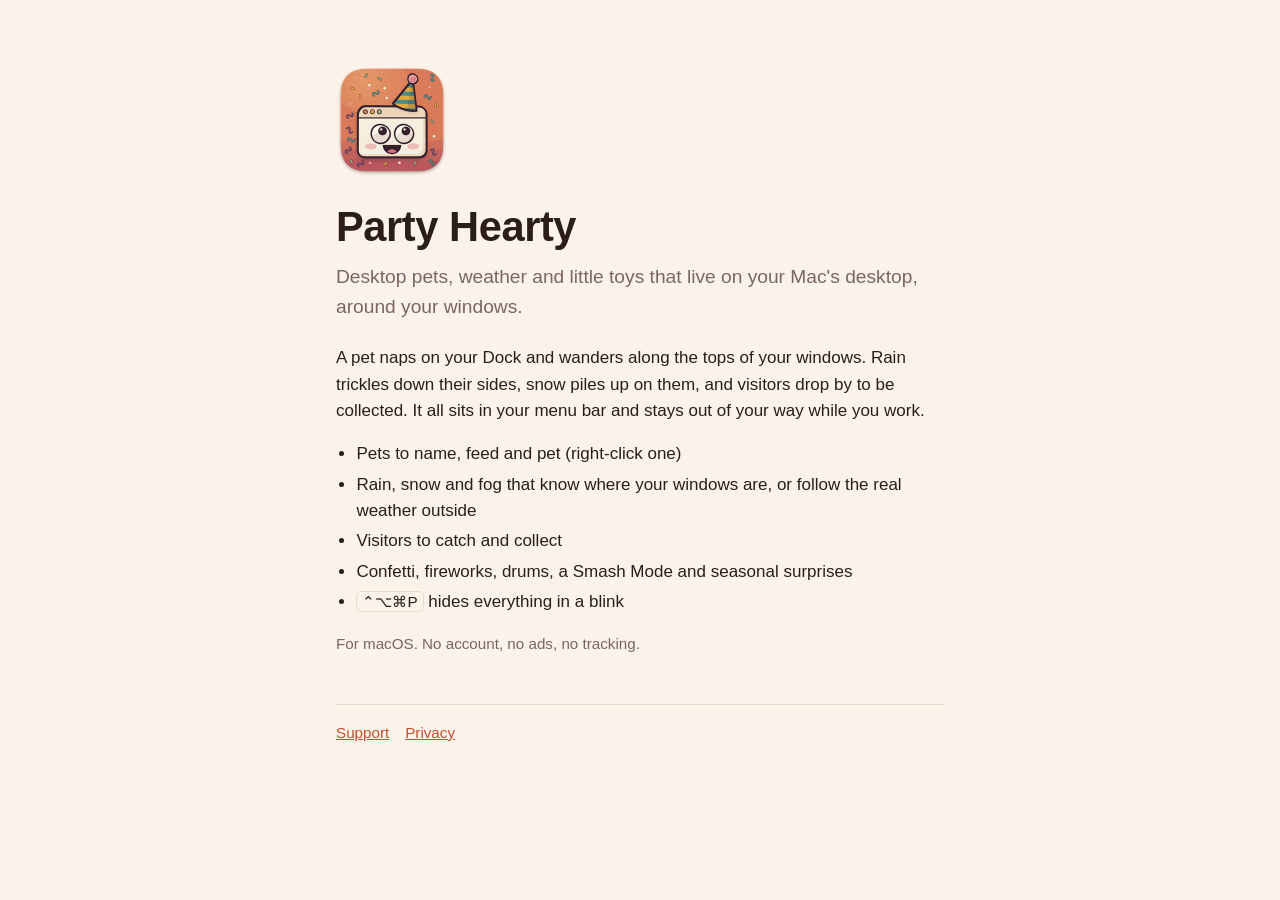
==== index.html @ 71856b22 "Party Hearty: landing, support and privacy pages" ====
<!doctype html>
<html lang="en">
<head>
<meta charset="utf-8">
<meta name="viewport" content="width=device-width, initial-scale=1">
<title>Party Hearty</title>
<meta name="description" content="Desktop pets, weather and little toys that live on your Mac's desktop.">
<link rel="icon" href="favicon.png">
<link rel="stylesheet" href="style.css">
</head>
<body>
<main>
  <img class="icon" src="icon.png" alt="Party Hearty icon: a smiling app window in a party hat">
  <h1>Party Hearty</h1>
  <p class="lede">Desktop pets, weather and little toys that live on your Mac's desktop, around your windows.</p>
  <p>A pet naps on your Dock and wanders along the tops of your windows. Rain trickles down their sides, snow piles up on them, and visitors drop by to be collected. It all sits in your menu bar and stays out of your way while you work.</p>
  <ul>
    <li>Pets to name, feed and pet (right-click one)</li>
    <li>Rain, snow and fog that know where your windows are, or follow the real weather outside</li>
    <li>Visitors to catch and collect</li>
    <li>Confetti, fireworks, drums, a Smash Mode and seasonal surprises</li>
    <li><kbd>⌃⌥⌘P</kbd> hides everything in a blink</li>
  </ul>
  <p class="muted">For macOS. No account, no ads, no tracking.</p>
  <nav><a href="support.html">Support</a><a href="privacy.html">Privacy</a></nav>
</main>
</body>
</html>
---- style.css ----
:root {
  --bg: #fbf3ea;
  --text: #2a1d1a;
  --muted: #7a6560;
  --line: #ecdccd;
  --accent: #c4502f;
}
@media (prefers-color-scheme: dark) {
  :root {
    --bg: #1d1614;
    --text: #f6ece4;
    --muted: #b09d95;
    --line: #3a2c27;
    --accent: #f08a62;
  }
}
* { box-sizing: border-box; }
body {
  margin: 0;
  background: var(--bg);
  color: var(--text);
  font: 17px/1.55 -apple-system, BlinkMacSystemFont, "SF Pro Text", "Helvetica Neue", Arial, sans-serif;
}
main { max-width: 640px; margin: 0 auto; padding: 56px 16px 64px; }
h1, h2 { font-family: ui-rounded, "SF Pro Rounded", -apple-system, sans-serif; font-weight: 700; }
h1 { font-size: 2.6rem; line-height: 1.1; margin: 0 0 12px; letter-spacing: -0.01em; }
h2 { font-size: 1.3rem; margin: 36px 0 8px; }
.lede { font-size: 1.2rem; color: var(--muted); margin: 0 0 24px; }
.muted { color: var(--muted); font-size: 0.95rem; }
.icon { width: 128px; height: 128px; display: block; margin: 0 0 20px -8px; }
a { color: var(--accent); }
ul { padding-left: 1.2em; }
li { margin: 4px 0; }
kbd { font: 0.9em -apple-system, sans-serif; border: 1px solid var(--line); border-radius: 5px; padding: 1px 5px; }
nav { display: flex; gap: 16px; margin-top: 48px; padding-top: 16px; border-top: 1px solid var(--line); font-size: 0.95rem; }
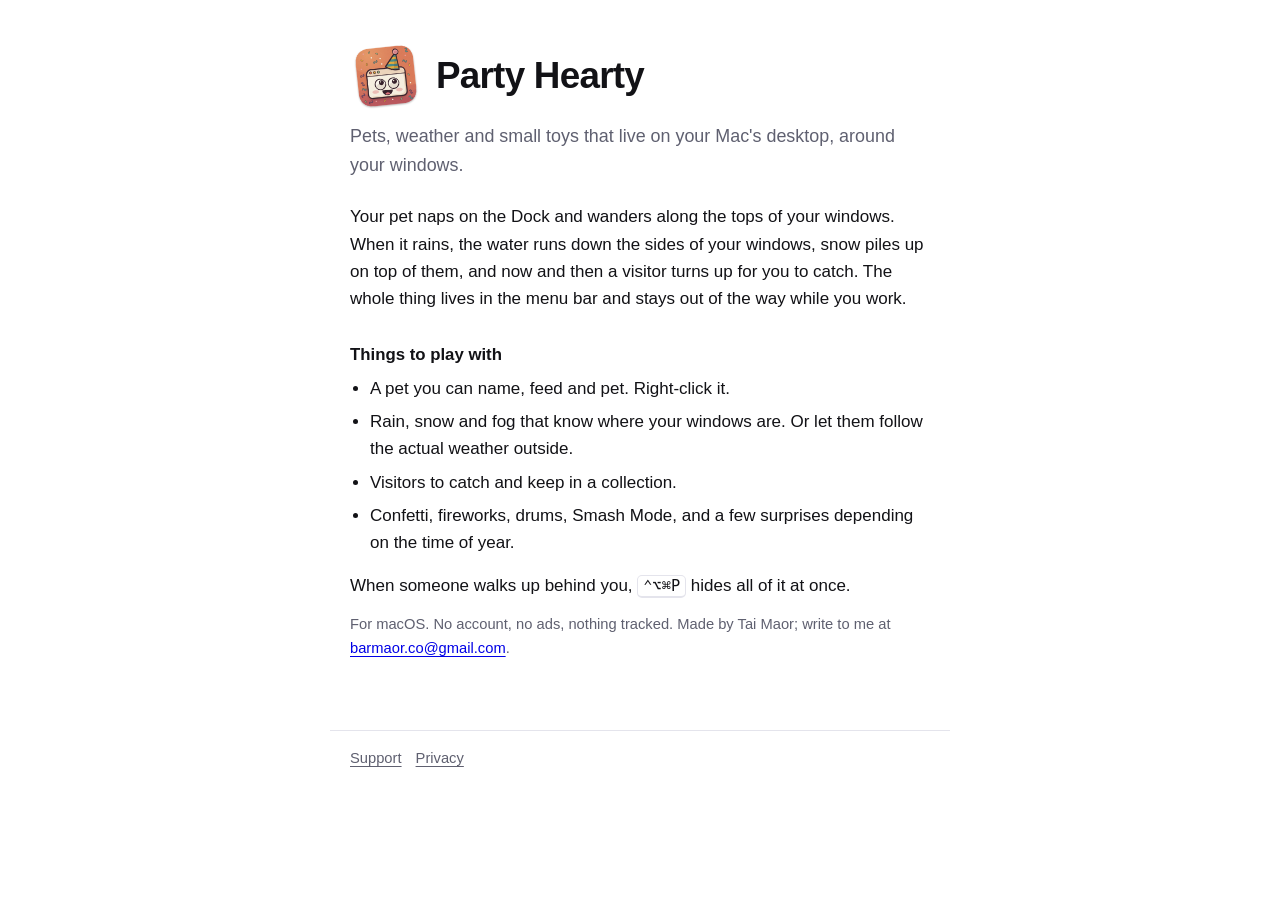
==== commit 7b477918: "Rewrite the pages and switch to blue" ====
--- a/index.html
+++ b/index.html
@@ -3,26 +3,32 @@
 <head>
 <meta charset="utf-8">
 <meta name="viewport" content="width=device-width, initial-scale=1">
-<title>Party Hearty</title>
-<meta name="description" content="Desktop pets, weather and little toys that live on your Mac's desktop.">
+<title>Party Hearty, desktop pets for the Mac</title>
+<meta name="description" content="Desktop pets, weather and little toys that live on your Mac's desktop, around your windows.">
 <link rel="icon" href="favicon.png">
 <link rel="stylesheet" href="style.css">
 </head>
 <body>
 <main>
-  <img class="icon" src="icon.png" alt="Party Hearty icon: a smiling app window in a party hat">
-  <h1>Party Hearty</h1>
-  <p class="lede">Desktop pets, weather and little toys that live on your Mac's desktop, around your windows.</p>
-  <p>A pet naps on your Dock and wanders along the tops of your windows. Rain trickles down their sides, snow piles up on them, and visitors drop by to be collected. It all sits in your menu bar and stays out of your way while you work.</p>
+  <div class="top">
+    <img src="icon.png" alt="Party Hearty icon: a smiling app window in a party hat">
+    <h1>Party Hearty</h1>
+  </div>
+  <p class="sub">Pets, weather and small toys that live on your Mac's desktop, around your windows.</p>
+
+  <p>Your pet naps on the Dock and wanders along the tops of your windows. When it rains, the water runs down the sides of your windows, snow piles up on top of them, and now and then a visitor turns up for you to catch. The whole thing lives in the menu bar and stays out of the way while you work.</p>
+
+  <h2>Things to play with</h2>
   <ul>
-    <li>Pets to name, feed and pet (right-click one)</li>
-    <li>Rain, snow and fog that know where your windows are, or follow the real weather outside</li>
-    <li>Visitors to catch and collect</li>
-    <li>Confetti, fireworks, drums, a Smash Mode and seasonal surprises</li>
-    <li><kbd>⌃⌥⌘P</kbd> hides everything in a blink</li>
+    <li>A pet you can name, feed and pet. Right-click it.</li>
+    <li>Rain, snow and fog that know where your windows are. Or let them follow the actual weather outside.</li>
+    <li>Visitors to catch and keep in a collection.</li>
+    <li>Confetti, fireworks, drums, Smash Mode, and a few surprises depending on the time of year.</li>
   </ul>
-  <p class="muted">For macOS. No account, no ads, no tracking.</p>
-  <nav><a href="support.html">Support</a><a href="privacy.html">Privacy</a></nav>
+  <p>When someone walks up behind you, <kbd>⌃⌥⌘P</kbd> hides all of it at once.</p>
+
+  <p class="note">For macOS. No account, no ads, nothing tracked. Made by Tai Maor; write to me at <a href="mailto:barmaor.co@gmail.com">barmaor.co@gmail.com</a>.</p>
 </main>
+<footer><a href="support.html">Support</a><a href="privacy.html">Privacy</a></footer>
 </body>
 </html>
--- a/style.css
+++ b/style.css
@@ -1,17 +1,18 @@
 :root {
-  --bg: #fbf3ea;
-  --text: #2a1d1a;
-  --muted: #7a6560;
-  --line: #ecdccd;
-  --accent: #c4502f;
+  --bg: #fff;
+  --text: #121216;
+  --muted: #5f6070;
+  --line: #e4e4ec;
+  --blue: #0000e6;
+  --link: #0000e6;
 }
 @media (prefers-color-scheme: dark) {
   :root {
-    --bg: #1d1614;
-    --text: #f6ece4;
-    --muted: #b09d95;
-    --line: #3a2c27;
-    --accent: #f08a62;
+    --bg: #0b0b0f;
+    --text: #ececf2;
+    --muted: #9b9caa;
+    --line: #262630;
+    --link: #7c86ff;
   }
 }
 * { box-sizing: border-box; }
@@ -19,17 +20,21 @@
   margin: 0;
   background: var(--bg);
   color: var(--text);
-  font: 17px/1.55 -apple-system, BlinkMacSystemFont, "SF Pro Text", "Helvetica Neue", Arial, sans-serif;
+  font: 17px/1.6 -apple-system, BlinkMacSystemFont, "Helvetica Neue", Arial, sans-serif;
 }
-main { max-width: 640px; margin: 0 auto; padding: 56px 16px 64px; }
-h1, h2 { font-family: ui-rounded, "SF Pro Rounded", -apple-system, sans-serif; font-weight: 700; }
-h1 { font-size: 2.6rem; line-height: 1.1; margin: 0 0 12px; letter-spacing: -0.01em; }
-h2 { font-size: 1.3rem; margin: 36px 0 8px; }
-.lede { font-size: 1.2rem; color: var(--muted); margin: 0 0 24px; }
-.muted { color: var(--muted); font-size: 0.95rem; }
-.icon { width: 128px; height: 128px; display: block; margin: 0 0 20px -8px; }
-a { color: var(--accent); }
-ul { padding-left: 1.2em; }
-li { margin: 4px 0; }
-kbd { font: 0.9em -apple-system, sans-serif; border: 1px solid var(--line); border-radius: 5px; padding: 1px 5px; }
-nav { display: flex; gap: 16px; margin-top: 48px; padding-top: 16px; border-top: 1px solid var(--line); font-size: 0.95rem; }
+main { max-width: 620px; margin: 0 auto; padding: 40px 20px 56px; }
+a { color: var(--link); text-underline-offset: 3px; }
+.top { display: flex; align-items: center; gap: 14px; margin-bottom: 4px; }
+.top img { width: 72px; height: 72px; transform: rotate(-6deg); }
+h1 { font-size: 2.3rem; line-height: 1.1; margin: 0; letter-spacing: -0.02em; }
+h2 { font-size: 1.05rem; margin: 30px 0 6px; }
+p { margin: 0 0 14px; }
+.sub { font-size: 1.12rem; color: var(--muted); margin: 10px 0 24px; }
+ul { padding-left: 20px; margin: 0 0 16px; }
+li { margin-bottom: 6px; }
+kbd { font: 0.9em ui-monospace, Menlo, monospace; border: 1px solid var(--line); border-bottom-width: 2px; border-radius: 5px; padding: 1px 5px; }
+.q { font-weight: 600; margin-bottom: 2px; }
+.note { color: var(--muted); font-size: 0.92rem; }
+footer { max-width: 620px; margin: 0 auto; padding: 16px 20px 40px; border-top: 1px solid var(--line); color: var(--muted); font-size: 0.92rem; }
+footer a { color: inherit; margin-right: 14px; }
+
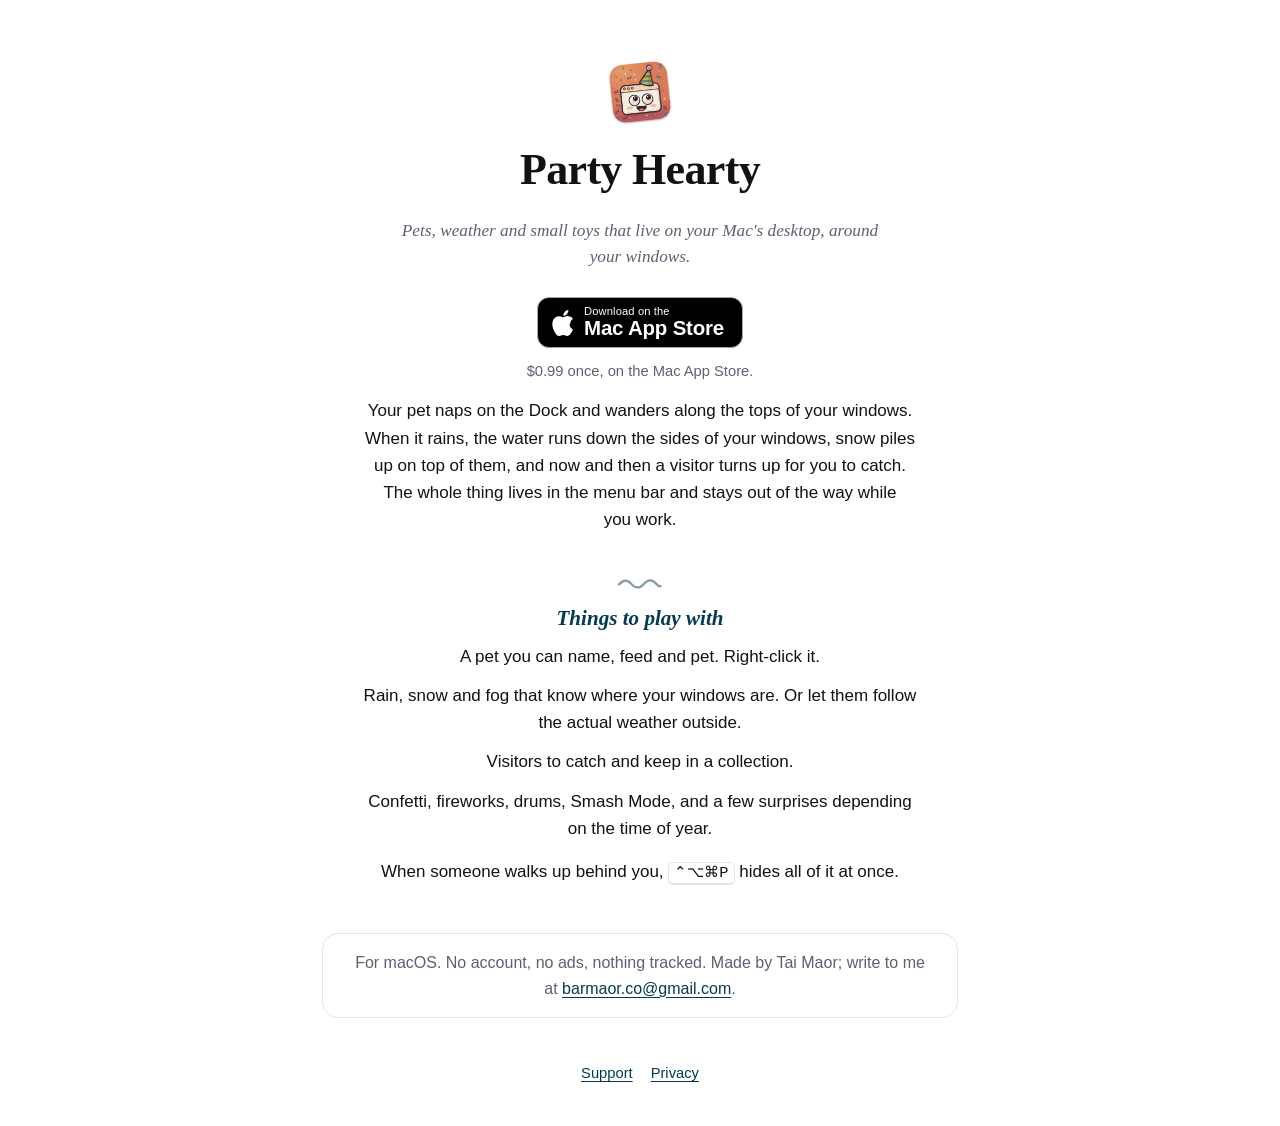
==== commit 013f9421: "Home and help pages: centered and easier to read, with App Store links" ====
--- a/index.html
+++ b/index.html
@@ -8,13 +8,15 @@
 <link rel="icon" href="favicon.png">
 <link rel="stylesheet" href="style.css">
 </head>
-<body>
+<body class="pp">
 <main>
   <div class="top">
     <img src="icon.png" alt="Party Hearty icon: a smiling app window in a party hat">
     <h1>Party Hearty</h1>
   </div>
   <p class="sub">Pets, weather and small toys that live on your Mac's desktop, around your windows.</p>
+  <p class="get"><a class="store" href="https://apps.apple.com/app/party-hearty-desktop-pets/id6829178554"><svg viewBox="0 0 17 20" aria-hidden="true"><path d="M14.1 10.6c0-2.6 2.1-3.8 2.2-3.9-1.2-1.8-3.1-2-3.7-2-1.6-.2-3.1.9-3.9.9-.8 0-2-.9-3.4-.9-1.7 0-3.3 1-4.2 2.6-1.8 3.1-.5 7.7 1.3 10.2.8 1.2 1.8 2.6 3.1 2.5 1.2 0 1.7-.8 3.2-.8s1.9.8 3.2.8c1.3 0 2.2-1.2 3-2.4.9-1.4 1.3-2.7 1.3-2.8 0 0-2.6-1-2.6-4.1zM11.6 3c.7-.8 1.1-1.9 1-3-1 0-2.1.7-2.8 1.5-.6.7-1.2 1.8-1 2.9 1.1.1 2.1-.6 2.8-1.4z"/></svg><span><small>Download on the</small><b>Mac App Store</b></span></a></p>
+  <p class="small">$0.99 once, on the Mac App Store.</p>
 
   <p>Your pet naps on the Dock and wanders along the tops of your windows. When it rains, the water runs down the sides of your windows, snow piles up on top of them, and now and then a visitor turns up for you to catch. The whole thing lives in the menu bar and stays out of the way while you work.</p>
 
--- a/style.css
+++ b/style.css
@@ -3,8 +3,8 @@
   --text: #121216;
   --muted: #5f6070;
   --line: #e4e4ec;
-  --blue: #0000e6;
-  --link: #0000e6;
+  --blue: #053a4f;
+  --link: #053a4f;
 }
 @media (prefers-color-scheme: dark) {
   :root {
@@ -12,7 +12,8 @@
     --text: #ececf2;
     --muted: #9b9caa;
     --line: #262630;
-    --link: #7c86ff;
+    --blue: #52cbe3;
+    --link: #52cbe3;
   }
 }
 * { box-sizing: border-box; }
@@ -37,4 +38,47 @@
 .note { color: var(--muted); font-size: 0.92rem; }
 footer { max-width: 620px; margin: 0 auto; padding: 16px 20px 40px; border-top: 1px solid var(--line); color: var(--muted); font-size: 0.92rem; }
 footer a { color: inherit; margin-right: 14px; }
+:root { --pp: var(--link); }
 
+/* Hand-made look: one calm centered column, shared by the home, help and privacy pages */
+body.pp { text-align: center; }
+.pp main { max-width: 680px; margin: 0 auto; padding: 56px 22px 36px; }
+.pp h1 { font: 700 clamp(2.15rem, 6.4vw, 2.75rem)/1.08 "New York", "Iowan Old Style", Georgia, serif; letter-spacing: -.015em; margin: 0 auto 12px; max-width: 16em; text-wrap: balance; }
+.pp h1 + .sub, .pp h1 + .small, .pp .top + .sub { font: italic 1.08rem/1.55 "New York", "Iowan Old Style", Georgia, serif; color: var(--muted); max-width: 31em; margin: 0 auto 26px; text-wrap: pretty; }
+.pp main > p, .pp main > ul, .pp main > ol, .pp main > .card { max-width: 33em; margin-left: auto; margin-right: auto; text-wrap: pretty; }
+.pp h2 { font: italic 600 1.32rem/1.3 "New York", "Iowan Old Style", Georgia, serif; color: var(--pp); letter-spacing: 0; margin: 0 auto 10px; max-width: 26em; text-wrap: balance; }
+.pp h2::before { content: ""; display: block; width: 46px; height: 12px; margin: 44px auto 16px; background: var(--pp); opacity: .5;
+                 -webkit-mask: url("data:image/svg+xml,%3Csvg xmlns='http://www.w3.org/2000/svg' viewBox='0 0 46 12'%3E%3Cpath d='M2 7.5c4.5-5 8.5-5 12.5-.4s8.3 4.4 12.4-.2 8.6-4.8 12.3-.1c1.6 2 3 2.6 4.3 2.4' fill='none' stroke='black' stroke-width='2.2' stroke-linecap='round'/%3E%3C/svg%3E") center / contain no-repeat; mask: url("data:image/svg+xml,%3Csvg xmlns='http://www.w3.org/2000/svg' viewBox='0 0 46 12'%3E%3Cpath d='M2 7.5c4.5-5 8.5-5 12.5-.4s8.3 4.4 12.4-.2 8.6-4.8 12.3-.1c1.6 2 3 2.6 4.3 2.4' fill='none' stroke='black' stroke-width='2.2' stroke-linecap='round'/%3E%3C/svg%3E") center / contain no-repeat; }
+.pp ul, .pp ol { list-style: none; padding: 0; }
+.pp li { margin: 0 0 12px; }
+.pp ol { counter-reset: step; }
+.pp ol li { counter-increment: step; }
+.pp ol li::before { content: counter(step); display: block; width: 26px; height: 26px; margin: 0 auto 4px; border: 1.5px solid var(--pp); border-radius: 50%;
+                    font: italic 600 .9rem/23px "New York", Georgia, serif; color: var(--pp); }
+.pp strong { font-weight: 650; }
+.pp a { color: var(--pp); }
+.pp .q { font-weight: 650; margin-top: 26px; margin-bottom: 4px; }
+.pp .small { font-size: .92rem; color: var(--muted); }
+.pp .card { text-align: center; }
+.pp main > p.note { display: block; width: fit-content; max-width: 100%; margin: 48px auto 0; padding: 16px 24px; border: 1px solid var(--line); border-radius: 16px; font-size: 1rem; color: var(--muted); }
+.pp header.site { justify-content: center; flex-wrap: wrap; }
+.pp header.site nav { margin-left: 18px; }
+.pp footer { text-align: center; border-top: 0; padding-top: 8px; }
+.pp footer a { margin: 0 9px; }
+.pp .hero-icon { display: block; width: 96px; height: 96px; margin: 0 auto 22px; border-radius: 22px; rotate: -4deg; box-shadow: 0 12px 30px rgba(0,0,0,.18); }
+.pp .tally { margin: 0 auto 22px; }
+.pp .top { flex-direction: column; justify-content: center; gap: 18px; margin-bottom: 12px; }
+.pp .get { display: flex; flex-wrap: wrap; justify-content: center; align-items: center; gap: 12px 18px; margin: 4px auto 12px; }
+.pp .store { display: inline-flex; align-items: center; gap: 10px; background: #000; color: #fff; border: 1px solid #a6a6a6; border-radius: 12px;
+             padding: 7px 18px 7px 14px; text-decoration: none; line-height: 1.1; text-align: left; transition: transform .15s; }
+.pp .store:hover { transform: translateY(-1px); }
+.pp .store svg { width: 22px; height: 26px; fill: #fff; flex: none; }
+.pp .store small { display: block; font-size: .7rem; letter-spacing: .01em; }
+.pp .store b { display: block; font-size: 1.28rem; font-weight: 600; letter-spacing: -.01em; }
+.pp .get .soon { background: none; color: var(--muted); border: 1.5px dashed var(--line); font-weight: 500; font-style: italic; padding: 10px 18px; border-radius: 12px; }
+.pp .shots { justify-content: center; margin: 34px auto 8px; }
+.pp .shots figcaption { font-style: italic; }
+@media (max-width: 520px) {
+  .pp main { padding: 40px 18px 28px; }
+  .pp h2::before { margin-top: 36px; }
+}
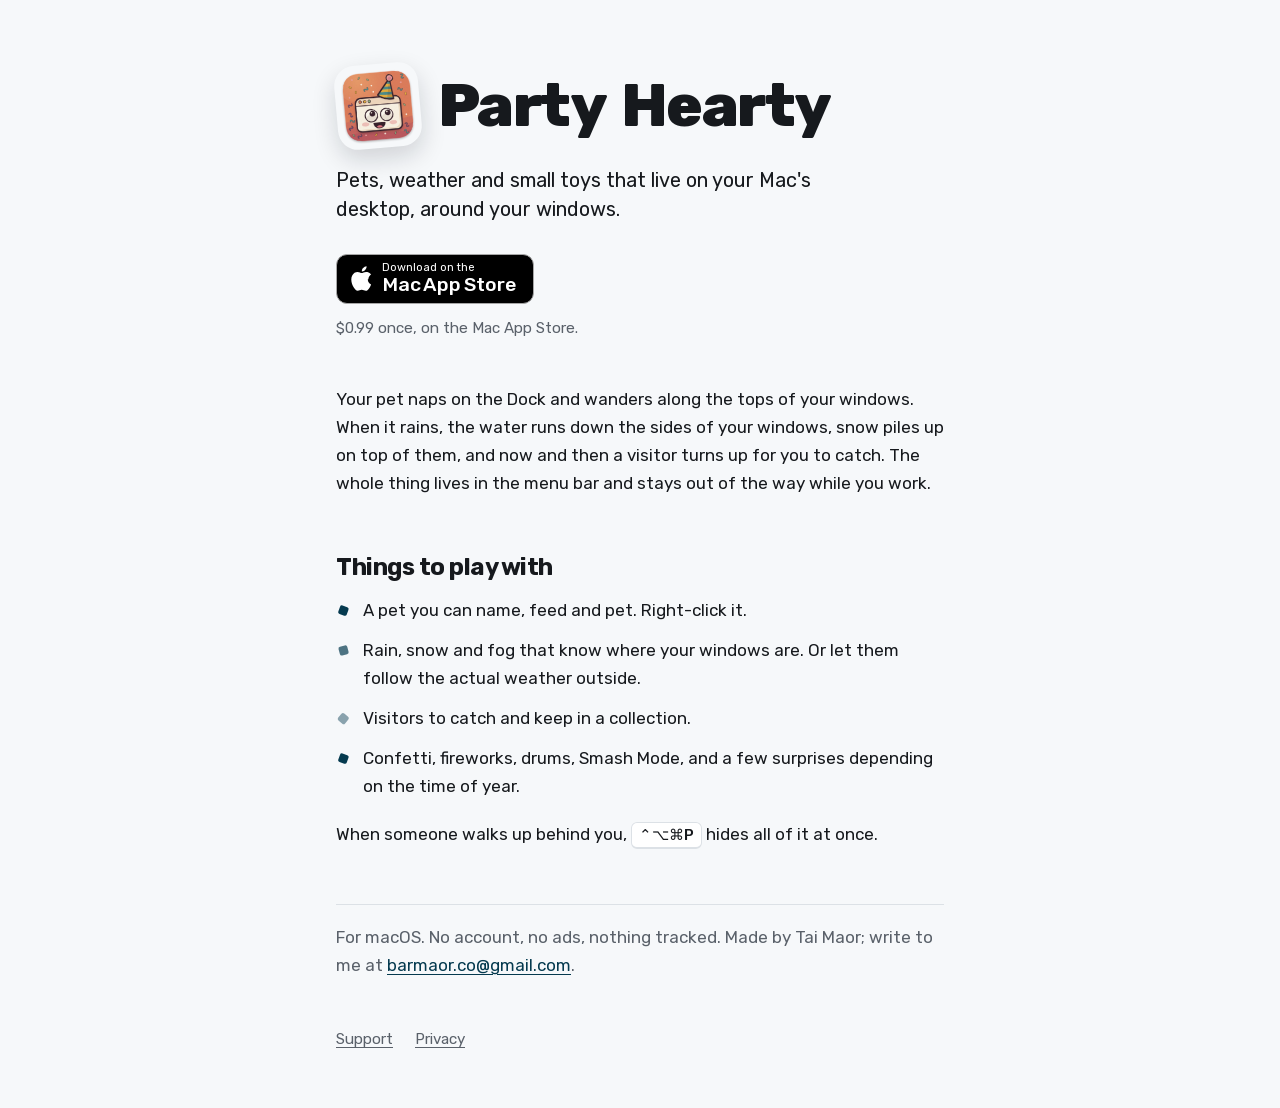
==== commit 8a6f5c2c: "New type and layout, self-hosted fonts" ====
--- a/index.html
+++ b/index.html
@@ -6,9 +6,11 @@
 <title>Party Hearty, desktop pets for the Mac</title>
 <meta name="description" content="Desktop pets, weather and little toys that live on your Mac's desktop, around your windows.">
 <link rel="icon" href="favicon.png">
+<link rel="preload" href="fonts/rubik-normal-latin.woff2" as="font" type="font/woff2" crossorigin>
+<link rel="stylesheet" href="fonts.css">
 <link rel="stylesheet" href="style.css">
 </head>
-<body class="pp">
+<body>
 <main>
   <div class="top">
     <img src="icon.png" alt="Party Hearty icon: a smiling app window in a party hat">
--- a/fonts.css
+++ b/fonts.css
@@ -0,0 +1,17 @@
+/* Self-hosted fonts (SIL Open Font License) */
+@font-face {
+  font-family: 'Rubik';
+  font-style: normal;
+  font-weight: 300 900;
+  font-display: swap;
+  src: url(fonts/rubik-normal-latin-ext.woff2) format('woff2');
+  unicode-range: U+0100-02BA, U+02BD-02C5, U+02C7-02CC, U+02CE-02D7, U+02DD-02FF, U+0304, U+0308, U+0329, U+1D00-1DBF, U+1E00-1E9F, U+1EF2-1EFF, U+2020, U+20A0-20AB, U+20AD-20C4, U+2113, U+2C60-2C7F, U+A720-A7FF;
+}
+@font-face {
+  font-family: 'Rubik';
+  font-style: normal;
+  font-weight: 300 900;
+  font-display: swap;
+  src: url(fonts/rubik-normal-latin.woff2) format('woff2');
+  unicode-range: U+0000-00FF, U+0131, U+0152-0153, U+02BB-02BC, U+02C6, U+02DA, U+02DC, U+0304, U+0308, U+0329, U+2000-206F, U+20AC, U+2122, U+2191, U+2193, U+2212, U+2215, U+FEFF, U+FFFD;
+}
--- a/style.css
+++ b/style.css
@@ -1,84 +1,79 @@
+/* Party Hearty: a tidy desk with toys on it. Rubik throughout, rounded and friendly, never cartoonish. */
 :root {
-  --bg: #fff;
-  --text: #121216;
-  --muted: #5f6070;
-  --line: #e4e4ec;
-  --blue: #053a4f;
-  --link: #053a4f;
+  color-scheme: light dark;
+  --desk: #f6f8fa;
+  --ink: #16191d;
+  --soft: #5a616a;
+  --rule: #dce1e6;
+  --accent: #053A4F;
+  --select: rgba(5, 58, 79, .16);
+  --key: #ffffff;
+  --sans: "Rubik", -apple-system, "Helvetica Neue", Arial, sans-serif;
 }
 @media (prefers-color-scheme: dark) {
   :root {
-    --bg: #0b0b0f;
-    --text: #ececf2;
-    --muted: #9b9caa;
-    --line: #262630;
-    --blue: #52cbe3;
-    --link: #52cbe3;
+    --desk: #0e1114;
+    --ink: #e9ecef;
+    --soft: #9ca3ab;
+    --rule: #262c32;
+    --accent: #3092B5;
+    --select: rgba(48, 146, 181, .3);
+    --key: #1a1f24;
   }
 }
 * { box-sizing: border-box; }
-body {
-  margin: 0;
-  background: var(--bg);
-  color: var(--text);
-  font: 17px/1.6 -apple-system, BlinkMacSystemFont, "Helvetica Neue", Arial, sans-serif;
+html { -webkit-text-size-adjust: 100%; }
+body { margin: 0; background: var(--desk); color: var(--ink); font: 400 1.0625rem/1.65 var(--sans); -webkit-font-smoothing: antialiased; }
+::selection { background: var(--select); }
+a { color: var(--accent); text-decoration-thickness: 1px; text-underline-offset: .2em; }
+a:hover { text-decoration-thickness: 2px; }
+:focus-visible { outline: 2px solid var(--accent); outline-offset: 3px; border-radius: 4px; }
+
+main, footer { width: min(100% - 40px, 38rem); margin-inline: auto; }
+main { padding: 64px 0 24px; }
+
+.top { display: flex; align-items: center; gap: 18px; margin: 0 0 18px; }
+.top img { width: 84px; height: 84px; border-radius: 20px; rotate: -5deg; box-shadow: 0 10px 24px rgba(10, 20, 30, .16); flex: none; }
+h1 { font: 800 clamp(2.6rem, 10vw, 3.8rem)/.98 var(--sans); letter-spacing: -.025em; word-spacing: .08em; margin: 0; text-wrap: balance; }
+main > h1:first-child, h1.page { margin: 0 0 16px; }
+.sub { font-size: 1.25rem; line-height: 1.45; margin: 0 0 30px; max-width: 26em; text-wrap: pretty; }
+h1 + .small { margin: 0 0 32px; }
+h2 { font: 700 1.5rem/1.2 var(--sans); letter-spacing: -.02em; margin: 56px 0 14px; text-wrap: balance; }
+p { margin: 0 0 16px; text-wrap: pretty; }
+strong { font-weight: 600; }
+.small { font-size: .95rem; color: var(--soft); }
+.q { font-weight: 600; margin: 30px 0 4px; }
+h2 + .q { margin-top: 8px; }
+
+/* The toy list: a little confetti square in front of each */
+ul { list-style: none; margin: 0 0 20px; padding: 0; }
+ul li { position: relative; padding-left: 1.6em; margin: 0 0 12px; }
+ul li::before { content: ""; position: absolute; left: .15em; top: .58em; width: .5em; height: .5em; border-radius: 2px; background: var(--accent); rotate: 20deg; }
+ul li:nth-child(3n+2)::before { rotate: -15deg; opacity: .7; }
+ul li:nth-child(3n)::before { rotate: 40deg; opacity: .45; }
+ol { margin: 0 0 16px; padding-left: 1.3em; }
+ol li { margin: 0 0 8px; }
+
+kbd { font: 500 .9em/1 var(--sans); padding: .2em .45em; border-radius: 6px; background: var(--key); border: 1px solid var(--rule); border-bottom-width: 2px; white-space: nowrap; }
+
+.get { margin: 0 0 12px; }
+.store { display: inline-flex; align-items: center; gap: 10px; background: #000; color: #fff; border: 1px solid #a6a6a6; border-radius: 11px;
+         padding: 7px 18px 7px 14px; text-decoration: none; line-height: 1.1; }
+.store:hover { background: #1b1d1f; }
+.store svg { width: 21px; height: 25px; fill: #fff; flex: none; }
+.store small { display: block; font-size: .7rem; }
+.store b { display: block; font-size: 1.22rem; font-weight: 500; letter-spacing: -.01em; }
+.get + .small { margin-bottom: 44px; }
+
+.note { margin-top: 56px; padding-top: 18px; border-top: 1px solid var(--rule); color: var(--soft); }
+.nb { white-space: nowrap; }
+
+footer { display: flex; gap: 22px; padding: 8px 0 56px; font-size: .95rem; }
+footer a { color: var(--soft); }
+footer a:hover { color: var(--ink); }
+
+@media (max-width: 520px) {
+  main { padding-top: 44px; }
+  .top img { width: 68px; height: 68px; border-radius: 16px; }
+  .sub { font-size: 1.15rem; }
 }
-main { max-width: 620px; margin: 0 auto; padding: 40px 20px 56px; }
-a { color: var(--link); text-underline-offset: 3px; }
-.top { display: flex; align-items: center; gap: 14px; margin-bottom: 4px; }
-.top img { width: 72px; height: 72px; transform: rotate(-6deg); }
-h1 { font-size: 2.3rem; line-height: 1.1; margin: 0; letter-spacing: -0.02em; }
-h2 { font-size: 1.05rem; margin: 30px 0 6px; }
-p { margin: 0 0 14px; }
-.sub { font-size: 1.12rem; color: var(--muted); margin: 10px 0 24px; }
-ul { padding-left: 20px; margin: 0 0 16px; }
-li { margin-bottom: 6px; }
-kbd { font: 0.9em ui-monospace, Menlo, monospace; border: 1px solid var(--line); border-bottom-width: 2px; border-radius: 5px; padding: 1px 5px; }
-.q { font-weight: 600; margin-bottom: 2px; }
-.note { color: var(--muted); font-size: 0.92rem; }
-footer { max-width: 620px; margin: 0 auto; padding: 16px 20px 40px; border-top: 1px solid var(--line); color: var(--muted); font-size: 0.92rem; }
-footer a { color: inherit; margin-right: 14px; }
-:root { --pp: var(--link); }
-
-/* Hand-made look: one calm centered column, shared by the home, help and privacy pages */
-body.pp { text-align: center; }
-.pp main { max-width: 680px; margin: 0 auto; padding: 56px 22px 36px; }
-.pp h1 { font: 700 clamp(2.15rem, 6.4vw, 2.75rem)/1.08 "New York", "Iowan Old Style", Georgia, serif; letter-spacing: -.015em; margin: 0 auto 12px; max-width: 16em; text-wrap: balance; }
-.pp h1 + .sub, .pp h1 + .small, .pp .top + .sub { font: italic 1.08rem/1.55 "New York", "Iowan Old Style", Georgia, serif; color: var(--muted); max-width: 31em; margin: 0 auto 26px; text-wrap: pretty; }
-.pp main > p, .pp main > ul, .pp main > ol, .pp main > .card { max-width: 33em; margin-left: auto; margin-right: auto; text-wrap: pretty; }
-.pp h2 { font: italic 600 1.32rem/1.3 "New York", "Iowan Old Style", Georgia, serif; color: var(--pp); letter-spacing: 0; margin: 0 auto 10px; max-width: 26em; text-wrap: balance; }
-.pp h2::before { content: ""; display: block; width: 46px; height: 12px; margin: 44px auto 16px; background: var(--pp); opacity: .5;
-                 -webkit-mask: url("data:image/svg+xml,%3Csvg xmlns='http://www.w3.org/2000/svg' viewBox='0 0 46 12'%3E%3Cpath d='M2 7.5c4.5-5 8.5-5 12.5-.4s8.3 4.4 12.4-.2 8.6-4.8 12.3-.1c1.6 2 3 2.6 4.3 2.4' fill='none' stroke='black' stroke-width='2.2' stroke-linecap='round'/%3E%3C/svg%3E") center / contain no-repeat; mask: url("data:image/svg+xml,%3Csvg xmlns='http://www.w3.org/2000/svg' viewBox='0 0 46 12'%3E%3Cpath d='M2 7.5c4.5-5 8.5-5 12.5-.4s8.3 4.4 12.4-.2 8.6-4.8 12.3-.1c1.6 2 3 2.6 4.3 2.4' fill='none' stroke='black' stroke-width='2.2' stroke-linecap='round'/%3E%3C/svg%3E") center / contain no-repeat; }
-.pp ul, .pp ol { list-style: none; padding: 0; }
-.pp li { margin: 0 0 12px; }
-.pp ol { counter-reset: step; }
-.pp ol li { counter-increment: step; }
-.pp ol li::before { content: counter(step); display: block; width: 26px; height: 26px; margin: 0 auto 4px; border: 1.5px solid var(--pp); border-radius: 50%;
-                    font: italic 600 .9rem/23px "New York", Georgia, serif; color: var(--pp); }
-.pp strong { font-weight: 650; }
-.pp a { color: var(--pp); }
-.pp .q { font-weight: 650; margin-top: 26px; margin-bottom: 4px; }
-.pp .small { font-size: .92rem; color: var(--muted); }
-.pp .card { text-align: center; }
-.pp main > p.note { display: block; width: fit-content; max-width: 100%; margin: 48px auto 0; padding: 16px 24px; border: 1px solid var(--line); border-radius: 16px; font-size: 1rem; color: var(--muted); }
-.pp header.site { justify-content: center; flex-wrap: wrap; }
-.pp header.site nav { margin-left: 18px; }
-.pp footer { text-align: center; border-top: 0; padding-top: 8px; }
-.pp footer a { margin: 0 9px; }
-.pp .hero-icon { display: block; width: 96px; height: 96px; margin: 0 auto 22px; border-radius: 22px; rotate: -4deg; box-shadow: 0 12px 30px rgba(0,0,0,.18); }
-.pp .tally { margin: 0 auto 22px; }
-.pp .top { flex-direction: column; justify-content: center; gap: 18px; margin-bottom: 12px; }
-.pp .get { display: flex; flex-wrap: wrap; justify-content: center; align-items: center; gap: 12px 18px; margin: 4px auto 12px; }
-.pp .store { display: inline-flex; align-items: center; gap: 10px; background: #000; color: #fff; border: 1px solid #a6a6a6; border-radius: 12px;
-             padding: 7px 18px 7px 14px; text-decoration: none; line-height: 1.1; text-align: left; transition: transform .15s; }
-.pp .store:hover { transform: translateY(-1px); }
-.pp .store svg { width: 22px; height: 26px; fill: #fff; flex: none; }
-.pp .store small { display: block; font-size: .7rem; letter-spacing: .01em; }
-.pp .store b { display: block; font-size: 1.28rem; font-weight: 600; letter-spacing: -.01em; }
-.pp .get .soon { background: none; color: var(--muted); border: 1.5px dashed var(--line); font-weight: 500; font-style: italic; padding: 10px 18px; border-radius: 12px; }
-.pp .shots { justify-content: center; margin: 34px auto 8px; }
-.pp .shots figcaption { font-style: italic; }
-@media (max-width: 520px) {
-  .pp main { padding: 40px 18px 28px; }
-  .pp h2::before { margin-top: 36px; }
-}
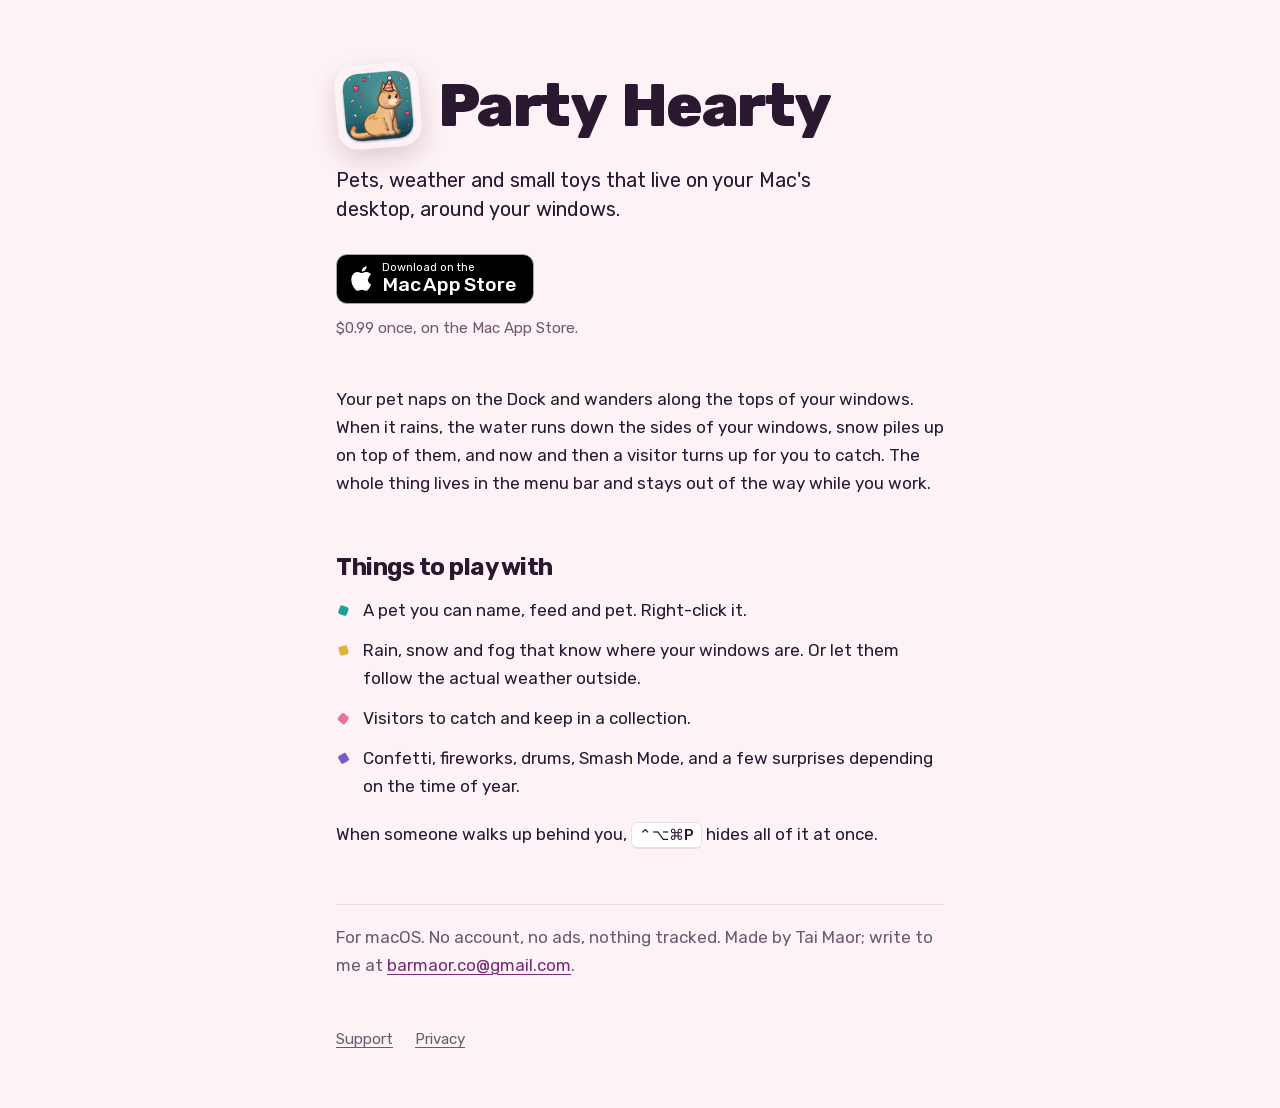
==== commit 202bdff1: "Cat icon, pink colors and Game Center in the privacy policy Shows the current cat icon, uses pink pa" ====
--- a/index.html
+++ b/index.html
@@ -5,15 +5,22 @@
 <meta name="viewport" content="width=device-width, initial-scale=1">
 <title>Party Hearty, desktop pets for the Mac</title>
 <meta name="description" content="Desktop pets, weather and little toys that live on your Mac's desktop, around your windows.">
-<link rel="icon" href="favicon.png">
+<meta property="og:title" content="Party Hearty, desktop pets for the Mac">
+<meta property="og:description" content="Desktop pets, weather and little toys that live on your Mac's desktop, around your windows.">
+<meta property="og:image" content="https://bluedreams666.github.io/partyhearty-site/icon.png?v=2">
+<meta property="og:url" content="https://bluedreams666.github.io/partyhearty-site/">
+<meta property="og:type" content="website">
+<meta name="twitter:card" content="summary">
+<link rel="apple-touch-icon" href="icon.png?v=2">
+<link rel="icon" href="favicon.png?v=2">
 <link rel="preload" href="fonts/rubik-normal-latin.woff2" as="font" type="font/woff2" crossorigin>
 <link rel="stylesheet" href="fonts.css">
-<link rel="stylesheet" href="style.css">
+<link rel="stylesheet" href="style.css?v=2">
 </head>
 <body>
 <main>
   <div class="top">
-    <img src="icon.png" alt="Party Hearty icon: a smiling app window in a party hat">
+    <img src="icon.png?v=2" alt="Party Hearty icon: an orange cat in a party hat">
     <h1>Party Hearty</h1>
   </div>
   <p class="sub">Pets, weather and small toys that live on your Mac's desktop, around your windows.</p>
--- a/style.css
+++ b/style.css
@@ -1,24 +1,24 @@
 /* Party Hearty: a tidy desk with toys on it. Rubik throughout, rounded and friendly, never cartoonish. */
 :root {
   color-scheme: light dark;
-  --desk: #f6f8fa;
-  --ink: #16191d;
-  --soft: #5a616a;
-  --rule: #dce1e6;
-  --accent: #053A4F;
-  --select: rgba(5, 58, 79, .16);
+  --desk: #fdf2f5;
+  --ink: #2a1730;
+  --soft: #6d5a70;
+  --rule: #f0dbe3;
+  --accent: #7a2a78;
+  --select: rgba(31, 158, 154, .22);
   --key: #ffffff;
   --sans: "Rubik", -apple-system, "Helvetica Neue", Arial, sans-serif;
 }
 @media (prefers-color-scheme: dark) {
   :root {
-    --desk: #0e1114;
-    --ink: #e9ecef;
-    --soft: #9ca3ab;
-    --rule: #262c32;
-    --accent: #3092B5;
-    --select: rgba(48, 146, 181, .3);
-    --key: #1a1f24;
+    --desk: #1a1220;
+    --ink: #f3e9f1;
+    --soft: #b6a4b6;
+    --rule: #34263b;
+    --accent: #f2a0cb;
+    --select: rgba(31, 158, 154, .35);
+    --key: #261b2d;
   }
 }
 * { box-sizing: border-box; }
@@ -33,7 +33,7 @@
 main { padding: 64px 0 24px; }
 
 .top { display: flex; align-items: center; gap: 18px; margin: 0 0 18px; }
-.top img { width: 84px; height: 84px; border-radius: 20px; rotate: -5deg; box-shadow: 0 10px 24px rgba(10, 20, 30, .16); flex: none; }
+.top img { width: 84px; height: 84px; border-radius: 20px; rotate: -5deg; box-shadow: 0 10px 24px rgba(60, 20, 50, .16); flex: none; }
 h1 { font: 800 clamp(2.6rem, 10vw, 3.8rem)/.98 var(--sans); letter-spacing: -.025em; word-spacing: .08em; margin: 0; text-wrap: balance; }
 main > h1:first-child, h1.page { margin: 0 0 16px; }
 .sub { font-size: 1.25rem; line-height: 1.45; margin: 0 0 30px; max-width: 26em; text-wrap: pretty; }
@@ -48,9 +48,10 @@
 /* The toy list: a little confetti square in front of each */
 ul { list-style: none; margin: 0 0 20px; padding: 0; }
 ul li { position: relative; padding-left: 1.6em; margin: 0 0 12px; }
-ul li::before { content: ""; position: absolute; left: .15em; top: .58em; width: .5em; height: .5em; border-radius: 2px; background: var(--accent); rotate: 20deg; }
-ul li:nth-child(3n+2)::before { rotate: -15deg; opacity: .7; }
-ul li:nth-child(3n)::before { rotate: 40deg; opacity: .45; }
+ul li::before { content: ""; position: absolute; left: .15em; top: .58em; width: .5em; height: .5em; border-radius: 2px; background: #1f9e9a; rotate: 20deg; }
+ul li:nth-child(4n+2)::before { background: #e2b33c; rotate: -15deg; }
+ul li:nth-child(4n+3)::before { background: #e86fa0; rotate: 40deg; }
+ul li:nth-child(4n)::before { background: #7b5cc4; rotate: -30deg; }
 ol { margin: 0 0 16px; padding-left: 1.3em; }
 ol li { margin: 0 0 8px; }
 
